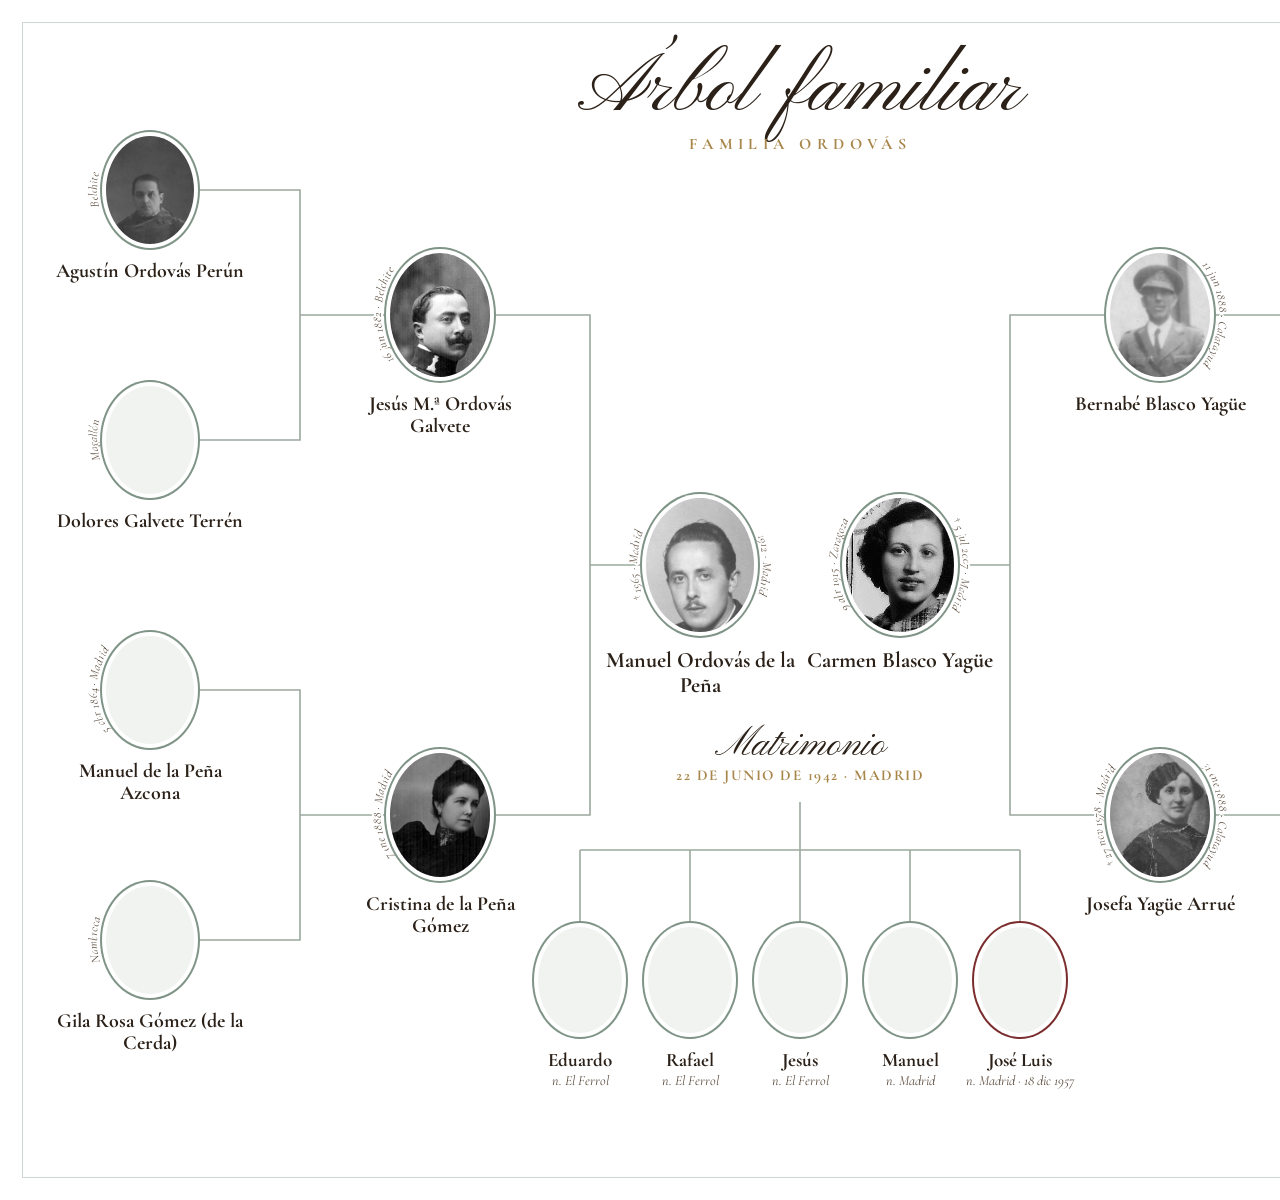
==== arbol-lamina.html @ 8b944cc4 "Árbol familiar sin dibujo y foto de Josefa corregida" ====
<!DOCTYPE html>
<html lang="es"><head><meta charset="utf-8">
<title>Árbol familiar · Familia Ordovás</title>
<link href="https://fonts.googleapis.com/css2?family=Cormorant+Garamond:ital,wght@0,500;0,700;1,500&family=Pinyon+Script&display=swap" rel="stylesheet">
<link rel="stylesheet" href="css/lamina.css">
</head><body>
<div class="lamina">
<div class="marco"></div>
<div class="titulo"><span class="guion">Árbol familiar</span><small>Familia Ordovás</small></div>
<svg class="conectores" viewBox="0 0 1600 1200"><g fill="none" stroke="#9aa89d" stroke-width="1.6"><path d="M194 190H300V440H194"/><path d="M300 315H390"/><path d="M194 690H300V940H194"/><path d="M300 815H390"/><path d="M490 315H590V815H490"/><path d="M590 565H646"/><path d="M1406 190H1300V440H1406"/><path d="M1300 315H1210"/><path d="M1406 690H1300V940H1406"/><path d="M1300 815H1210"/><path d="M1110 315H1010V815H1110"/><path d="M1010 565H954"/><path d="M800 802V850"/><path d="M580 850H1020"/><path d="M580 850V927"/><path d="M690 850V927"/><path d="M800 850V927"/><path d="M910 850V927"/><path d="M1020 850V927"/></g></svg>
<div class="fig " style="left:50.0px;top:136.0px;width:200px"><div class="caja" style="width:88px;height:108px"><svg class="arco" width="180" height="200" viewBox="0 0 180 200" style="left:-46px;top:-46px"><path id="a1n" d="M76.3 160.9 A53.0 63.0 0 0 1 76.3 39.1" fill="none"/><text><textPath href="#a1n" startOffset="50%" text-anchor="middle">Belchite</textPath></text></svg><span class="ovalo" data-ini="AO" style="width:88px;height:108px"><img src="img/Agustin-Ordovas-Perun.jpg" alt="Agustín Ordovás Perún" style="object-view-box:inset(1% 30% 68% 30%)"></span></div><span class="rotulo"><b>Agustín Ordovás Perún</b></span></div>
<div class="fig " style="left:50.0px;top:386.0px;width:200px"><div class="caja" style="width:88px;height:108px"><svg class="arco" width="180" height="200" viewBox="0 0 180 200" style="left:-46px;top:-46px"><path id="a2n" d="M76.3 160.9 A53.0 63.0 0 0 1 76.3 39.1" fill="none"/><text><textPath href="#a2n" startOffset="50%" text-anchor="middle">Magallón</textPath></text></svg><span class="ovalo" data-ini="DG" style="width:88px;height:108px"></span></div><span class="rotulo"><b>Dolores Galvete Terrén</b></span></div>
<div class="fig " style="left:50.0px;top:636.0px;width:200px"><div class="caja" style="width:88px;height:108px"><svg class="arco" width="180" height="200" viewBox="0 0 180 200" style="left:-46px;top:-46px"><path id="a3n" d="M76.3 160.9 A53.0 63.0 0 0 1 76.3 39.1" fill="none"/><text><textPath href="#a3n" startOffset="50%" text-anchor="middle">5 abr 1864 · Madrid</textPath></text></svg><span class="ovalo" data-ini="MP" style="width:88px;height:108px"></span></div><span class="rotulo"><b>Manuel de la Peña Azcona</b></span></div>
<div class="fig " style="left:50.0px;top:886.0px;width:200px"><div class="caja" style="width:88px;height:108px"><svg class="arco" width="180" height="200" viewBox="0 0 180 200" style="left:-46px;top:-46px"><path id="a4n" d="M76.3 160.9 A53.0 63.0 0 0 1 76.3 39.1" fill="none"/><text><textPath href="#a4n" startOffset="50%" text-anchor="middle">Nambroca</textPath></text></svg><span class="ovalo" data-ini="GR" style="width:88px;height:108px"></span></div><span class="rotulo"><b>Gila Rosa Gómez (de la Cerda)</b></span></div>
<div class="fig " style="left:340.0px;top:253.0px;width:200px"><div class="caja" style="width:100px;height:124px"><svg class="arco" width="192" height="216" viewBox="0 0 192 216" style="left:-46px;top:-46px"><path id="a5n" d="M80.7 176.6 A59.0 71.0 0 0 1 80.7 39.4" fill="none"/><text><textPath href="#a5n" startOffset="50%" text-anchor="middle">16 jun 1882 · Belchite</textPath></text></svg><span class="ovalo" data-ini="JM" style="width:100px;height:124px"><img src="img/Jesus-Maria-Ordovas-Galvete.jpg" alt="Jesús M.ª Ordovás Galvete" style="object-view-box:inset(3% 31% 65.4% 19%)"></span></div><span class="rotulo"><b>Jesús M.ª Ordovás Galvete</b></span></div>
<div class="fig " style="left:340.0px;top:753.0px;width:200px"><div class="caja" style="width:100px;height:124px"><svg class="arco" width="192" height="216" viewBox="0 0 192 216" style="left:-46px;top:-46px"><path id="a6n" d="M80.7 176.6 A59.0 71.0 0 0 1 80.7 39.4" fill="none"/><text><textPath href="#a6n" startOffset="50%" text-anchor="middle">7 ene 1888 · Madrid</textPath></text></svg><span class="ovalo" data-ini="CP" style="width:100px;height:124px"><img src="img/Cristina-de-la-Pena-Gomez.jpg" alt="Cristina de la Peña Gómez" style="object-view-box:inset(6% 22% 66% 32%)"></span></div><span class="rotulo"><b>Cristina de la Peña Gómez</b></span></div>
<div class="fig " style="left:1350.0px;top:136.0px;width:200px"><div class="caja" style="width:88px;height:108px"><svg class="arco" width="180" height="200" viewBox="0 0 180 200" style="left:-46px;top:-46px"><path id="a7n" d="M103.7 39.1 A53.0 63.0 0 0 1 103.7 160.9" fill="none"/><text><textPath href="#a7n" startOffset="50%" text-anchor="middle">Sepúlveda de la Sierra</textPath></text></svg><span class="ovalo" data-ini="JB" style="width:88px;height:108px"></span></div><span class="rotulo"><b>Juan Blasco García</b></span></div>
<div class="fig " style="left:1350.0px;top:386.0px;width:200px"><div class="caja" style="width:88px;height:108px"><svg class="arco" width="180" height="200" viewBox="0 0 180 200" style="left:-46px;top:-46px"><path id="a8n" d="M103.7 39.1 A53.0 63.0 0 0 1 103.7 160.9" fill="none"/><text><textPath href="#a8n" startOffset="50%" text-anchor="middle">1866 · Calatayud</textPath></text><path id="a8d" d="M76.3 160.9 A53.0 63.0 0 0 1 76.3 39.1" fill="none"/><text><textPath href="#a8d" startOffset="50%" text-anchor="middle">† 3 feb 1952 · Calatayud</textPath></text></svg><span class="ovalo" data-ini="CY" style="width:88px;height:108px"></span></div><span class="rotulo"><b>Cayetana Yagüe García</b></span></div>
<div class="fig " style="left:1350.0px;top:636.0px;width:200px"><div class="caja" style="width:88px;height:108px"><svg class="arco" width="180" height="200" viewBox="0 0 180 200" style="left:-46px;top:-46px"><path id="a9n" d="M103.7 39.1 A53.0 63.0 0 0 1 103.7 160.9" fill="none"/><text><textPath href="#a9n" startOffset="50%" text-anchor="middle">1860 · Calatayud</textPath></text></svg><span class="ovalo" data-ini="MY" style="width:88px;height:108px"></span></div><span class="rotulo"><b>Mariano Yagüe Maluenda</b></span></div>
<div class="fig " style="left:1350.0px;top:886.0px;width:200px"><div class="caja" style="width:88px;height:108px"><svg class="arco" width="180" height="200" viewBox="0 0 180 200" style="left:-46px;top:-46px"><path id="a10n" d="M103.7 39.1 A53.0 63.0 0 0 1 103.7 160.9" fill="none"/><text><textPath href="#a10n" startOffset="50%" text-anchor="middle">1864 · Calatayud</textPath></text></svg><span class="ovalo" data-ini="DA" style="width:88px;height:108px"></span></div><span class="rotulo"><b>Dolores Arrué Díaz</b></span></div>
<div class="fig " style="left:1060.0px;top:253.0px;width:200px"><div class="caja" style="width:100px;height:124px"><svg class="arco" width="192" height="216" viewBox="0 0 192 216" style="left:-46px;top:-46px"><path id="a11n" d="M111.3 39.4 A59.0 71.0 0 0 1 111.3 176.6" fill="none"/><text><textPath href="#a11n" startOffset="50%" text-anchor="middle">11 jun 1888 · Calatayud</textPath></text></svg><span class="ovalo" data-ini="BB" style="width:100px;height:124px"><img src="img/Bernabe-Blasco-Yague.jpg" alt="Bernabé Blasco Yagüe" style="object-view-box:inset(0 30% 66% 30%)"></span></div><span class="rotulo"><b>Bernabé Blasco Yagüe</b></span></div>
<div class="fig " style="left:1060.0px;top:753.0px;width:200px"><div class="caja" style="width:100px;height:124px"><svg class="arco" width="192" height="216" viewBox="0 0 192 216" style="left:-46px;top:-46px"><path id="a12n" d="M111.3 39.4 A59.0 71.0 0 0 1 111.3 176.6" fill="none"/><text><textPath href="#a12n" startOffset="50%" text-anchor="middle">31 ene 1888 · Calatayud</textPath></text><path id="a12d" d="M80.7 176.6 A59.0 71.0 0 0 1 80.7 39.4" fill="none"/><text><textPath href="#a12d" startOffset="50%" text-anchor="middle">† 27 nov 1978 · Madrid</textPath></text></svg><span class="ovalo" data-ini="JY" style="width:100px;height:124px"><img src="img/Josefa-Yague-Arrue-ovalo.jpg" alt="Josefa Yagüe Arrué" style="object-view-box:inset(0 0 0 0)"></span></div><span class="rotulo"><b>Josefa Yagüe Arrué</b></span></div>
<div class="fig centro" style="left:605.0px;top:498.0px;width:190px"><div class="caja" style="width:108px;height:134px"><svg class="arco" width="200" height="226" viewBox="0 0 200 226" style="left:-46px;top:-46px"><path id="a13n" d="M116.3 39.6 A63.0 76.0 0 0 1 116.3 186.4" fill="none"/><text><textPath href="#a13n" startOffset="50%" text-anchor="middle">1912 · Madrid</textPath></text><path id="a13d" d="M83.7 186.4 A63.0 76.0 0 0 1 83.7 39.6" fill="none"/><text><textPath href="#a13d" startOffset="50%" text-anchor="middle">† 1965 · Madrid</textPath></text></svg><span class="ovalo" data-ini="MO" style="width:108px;height:134px"><img src="img/Manuel-Ordovas-de-la-Pena-2.jpg" alt="Manuel Ordovás de la Peña" style="object-view-box:inset(4% 0 37% 15%)"></span></div><span class="rotulo"><b>Manuel Ordovás de la Peña</b></span></div>
<div class="fig centro" style="left:805.0px;top:498.0px;width:190px"><div class="caja" style="width:108px;height:134px"><svg class="arco" width="200" height="226" viewBox="0 0 200 226" style="left:-46px;top:-46px"><path id="a14n" d="M83.7 186.4 A63.0 76.0 0 0 1 83.7 39.6" fill="none"/><text><textPath href="#a14n" startOffset="50%" text-anchor="middle">9 abr 1915 · Zaragoza</textPath></text><path id="a14d" d="M116.3 39.6 A63.0 76.0 0 0 1 116.3 186.4" fill="none"/><text><textPath href="#a14d" startOffset="50%" text-anchor="middle">† 5 jul 2007 · Madrid</textPath></text></svg><span class="ovalo giro90" data-ini="CB" style="width:108px;height:134px"><img src="img/Carnet-de-funcionaria-del-CSP.jpg" alt="Carmen Blasco Yagüe" style="object-view-box:inset(17% 12% 52% 67%)"></span></div><span class="rotulo"><b>Carmen Blasco Yagüe</b></span></div>
<div class="fig hijo" style="left:515.0px;top:927.0px;width:130px"><div class="caja" style="width:84px;height:106px"><span class="ovalo" data-ini="E" style="width:84px;height:106px"></span></div><span class="rotulo"><b>Eduardo</b><small>n. El Ferrol</small></span></div>
<div class="fig hijo" style="left:625.0px;top:927.0px;width:130px"><div class="caja" style="width:84px;height:106px"><span class="ovalo" data-ini="R" style="width:84px;height:106px"></span></div><span class="rotulo"><b>Rafael</b><small>n. El Ferrol</small></span></div>
<div class="fig hijo" style="left:735.0px;top:927.0px;width:130px"><div class="caja" style="width:84px;height:106px"><span class="ovalo" data-ini="J" style="width:84px;height:106px"></span></div><span class="rotulo"><b>Jesús</b><small>n. El Ferrol</small></span></div>
<div class="fig hijo" style="left:845.0px;top:927.0px;width:130px"><div class="caja" style="width:84px;height:106px"><span class="ovalo" data-ini="M" style="width:84px;height:106px"></span></div><span class="rotulo"><b>Manuel</b><small>n. Madrid</small></span></div>
<div class="fig hijo autor" style="left:955.0px;top:927.0px;width:130px"><div class="caja" style="width:84px;height:106px"><span class="ovalo" data-ini="JL" style="width:84px;height:106px"></span></div><span class="rotulo"><b>José Luis</b><small>n. Madrid · 18 dic 1957</small></span></div>
<div class="boda"><span class="guion">Matrimonio</span><small>22 de junio de 1942 · Madrid</small></div>
</div>
<script>
document.querySelectorAll('.ovalo img').forEach(function(img){
  function sin(){ img.remove(); }
  if (img.complete && img.naturalWidth === 0) sin(); else img.addEventListener('error', sin);
});
</script>
</body></html>
---- css/lamina.css ----
* { box-sizing: border-box; }
html, body { margin: 0; background: #fff; }
.lamina { position: relative; width: 1600px; height: 1200px; background: #fff; overflow: hidden; font-family: "Cormorant Garamond", Georgia, serif; color: #2b2118; }
.marco { position: absolute; inset: 22px; border: 1px solid #cfd6d0; pointer-events: none; }
.titulo { position: absolute; top: 46px; left: 0; width: 1600px; text-align: center; }
.guion { display: block; font-family: "Pinyon Script", "Cormorant Garamond", cursive; font-size: 84px; line-height: 1.05; }
.titulo small, .boda small { display: block; font-size: 16px; letter-spacing: .34em; text-transform: uppercase; color: #a8864a; font-weight: 700; }
.arbolito { position: absolute; left: 655px; top: 150px; width: 290px; height: 330px; }
.conectores { position: absolute; left: 0; top: 0; width: 1600px; height: 1200px; }
.fig { position: absolute; text-align: center; text-decoration: none; color: inherit; }
.caja { position: relative; margin: 0 auto; }
.arco { position: absolute; overflow: visible; }
.arco text { font-size: 12.5px; font-style: italic; fill: #5d4e3f; stroke: #fff; stroke-width: 4px; paint-order: stroke; stroke-linejoin: round; }
.ovalo { position: absolute; inset: 0; display: block; border-radius: 50%; overflow: hidden; background: #f1f3f1; box-shadow: 0 0 0 4px #fff, 0 0 0 6px #7f9487; }
.ovalo img { width: 100%; height: 100%; object-fit: cover; filter: grayscale(1) contrast(1.05); }
.ovalo.giro90 img { position: absolute; width: 134px; height: 108px; left: -13px; top: 13px; transform: rotate(90deg); }
.rotulo { display: block; margin-top: 16px; line-height: 1.12; }
.rotulo b { display: block; font-size: 20px; font-weight: 700; }
.rotulo small { display: block; font-size: 15px; font-style: italic; color: #5d4e3f; margin-top: 3px; }
.fig.centro .rotulo b { font-size: 22px; }
.fig.hijo .rotulo b { font-size: 19px; }
.fig.hijo .rotulo small { white-space: nowrap; font-size: 14px; }
.fig.autor .ovalo { box-shadow: 0 0 0 4px #fff, 0 0 0 6px #7b2d2d; }
.boda { position: absolute; left: 0; width: 1600px; top: 724px; text-align: center; }
.boda .guion { font-size: 40px; }
.boda small { letter-spacing: .1em; font-size: 15px; }
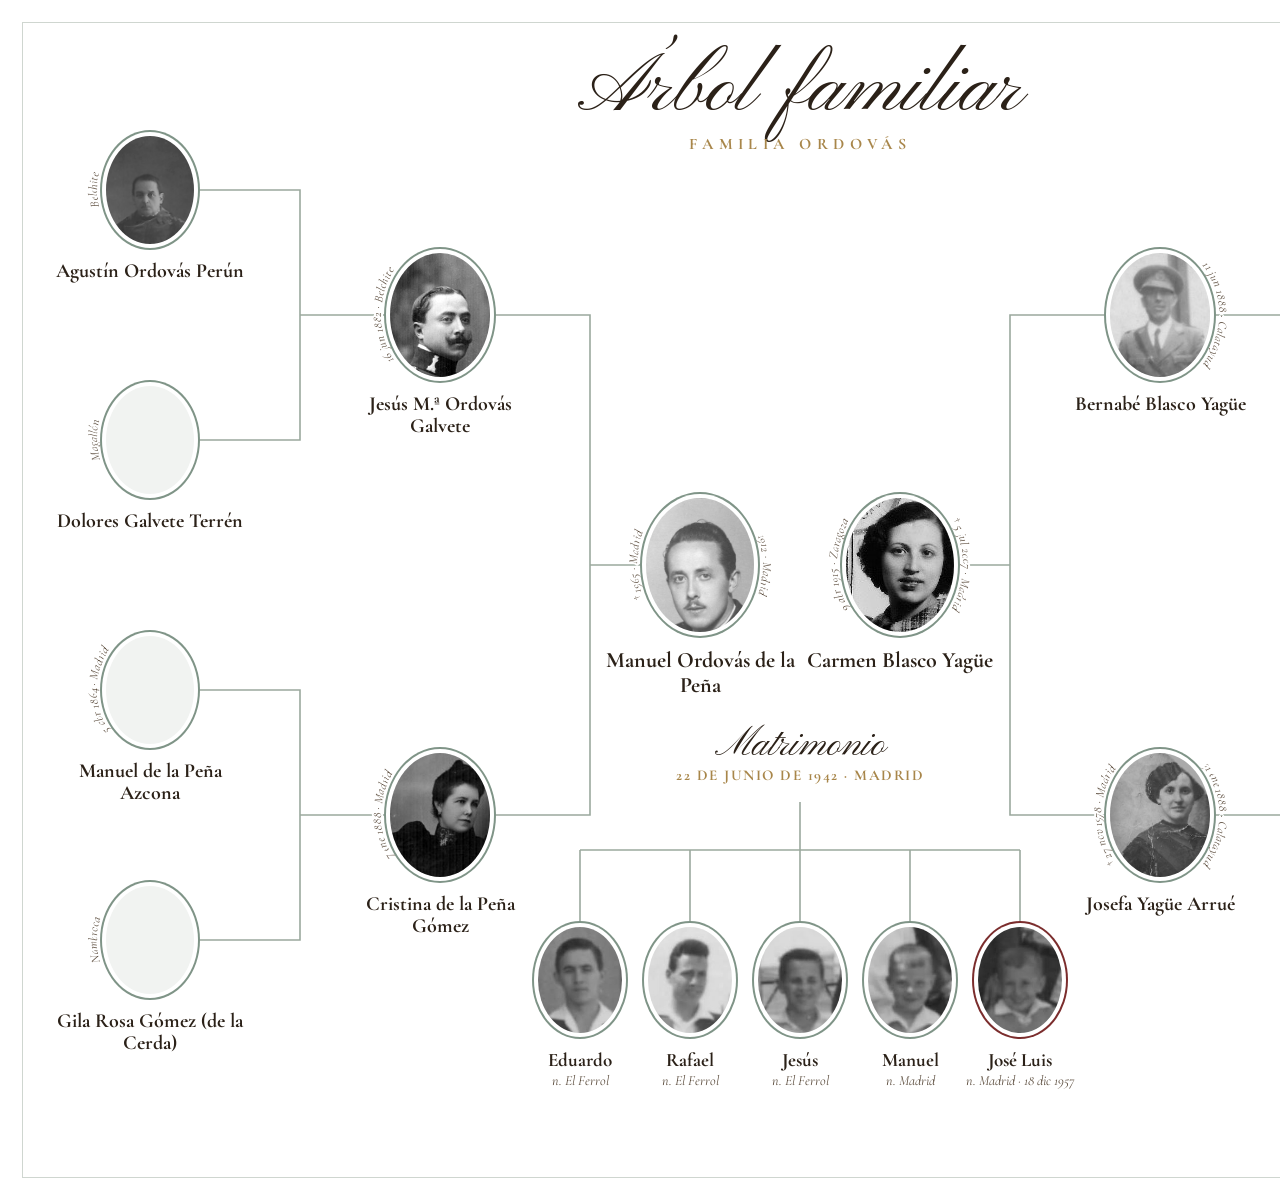
==== commit d009653a: "Fotos de los cinco hermanos en el árbol familiar" ====
--- a/arbol-lamina.html
+++ b/arbol-lamina.html
@@ -22,11 +22,11 @@
 <div class="fig " style="left:1060.0px;top:753.0px;width:200px"><div class="caja" style="width:100px;height:124px"><svg class="arco" width="192" height="216" viewBox="0 0 192 216" style="left:-46px;top:-46px"><path id="a12n" d="M111.3 39.4 A59.0 71.0 0 0 1 111.3 176.6" fill="none"/><text><textPath href="#a12n" startOffset="50%" text-anchor="middle">31 ene 1888 · Calatayud</textPath></text><path id="a12d" d="M80.7 176.6 A59.0 71.0 0 0 1 80.7 39.4" fill="none"/><text><textPath href="#a12d" startOffset="50%" text-anchor="middle">† 27 nov 1978 · Madrid</textPath></text></svg><span class="ovalo" data-ini="JY" style="width:100px;height:124px"><img src="img/Josefa-Yague-Arrue-ovalo.jpg" alt="Josefa Yagüe Arrué" style="object-view-box:inset(0 0 0 0)"></span></div><span class="rotulo"><b>Josefa Yagüe Arrué</b></span></div>
 <div class="fig centro" style="left:605.0px;top:498.0px;width:190px"><div class="caja" style="width:108px;height:134px"><svg class="arco" width="200" height="226" viewBox="0 0 200 226" style="left:-46px;top:-46px"><path id="a13n" d="M116.3 39.6 A63.0 76.0 0 0 1 116.3 186.4" fill="none"/><text><textPath href="#a13n" startOffset="50%" text-anchor="middle">1912 · Madrid</textPath></text><path id="a13d" d="M83.7 186.4 A63.0 76.0 0 0 1 83.7 39.6" fill="none"/><text><textPath href="#a13d" startOffset="50%" text-anchor="middle">† 1965 · Madrid</textPath></text></svg><span class="ovalo" data-ini="MO" style="width:108px;height:134px"><img src="img/Manuel-Ordovas-de-la-Pena-2.jpg" alt="Manuel Ordovás de la Peña" style="object-view-box:inset(4% 0 37% 15%)"></span></div><span class="rotulo"><b>Manuel Ordovás de la Peña</b></span></div>
 <div class="fig centro" style="left:805.0px;top:498.0px;width:190px"><div class="caja" style="width:108px;height:134px"><svg class="arco" width="200" height="226" viewBox="0 0 200 226" style="left:-46px;top:-46px"><path id="a14n" d="M83.7 186.4 A63.0 76.0 0 0 1 83.7 39.6" fill="none"/><text><textPath href="#a14n" startOffset="50%" text-anchor="middle">9 abr 1915 · Zaragoza</textPath></text><path id="a14d" d="M116.3 39.6 A63.0 76.0 0 0 1 116.3 186.4" fill="none"/><text><textPath href="#a14d" startOffset="50%" text-anchor="middle">† 5 jul 2007 · Madrid</textPath></text></svg><span class="ovalo giro90" data-ini="CB" style="width:108px;height:134px"><img src="img/Carnet-de-funcionaria-del-CSP.jpg" alt="Carmen Blasco Yagüe" style="object-view-box:inset(17% 12% 52% 67%)"></span></div><span class="rotulo"><b>Carmen Blasco Yagüe</b></span></div>
-<div class="fig hijo" style="left:515.0px;top:927.0px;width:130px"><div class="caja" style="width:84px;height:106px"><span class="ovalo" data-ini="E" style="width:84px;height:106px"></span></div><span class="rotulo"><b>Eduardo</b><small>n. El Ferrol</small></span></div>
-<div class="fig hijo" style="left:625.0px;top:927.0px;width:130px"><div class="caja" style="width:84px;height:106px"><span class="ovalo" data-ini="R" style="width:84px;height:106px"></span></div><span class="rotulo"><b>Rafael</b><small>n. El Ferrol</small></span></div>
-<div class="fig hijo" style="left:735.0px;top:927.0px;width:130px"><div class="caja" style="width:84px;height:106px"><span class="ovalo" data-ini="J" style="width:84px;height:106px"></span></div><span class="rotulo"><b>Jesús</b><small>n. El Ferrol</small></span></div>
-<div class="fig hijo" style="left:845.0px;top:927.0px;width:130px"><div class="caja" style="width:84px;height:106px"><span class="ovalo" data-ini="M" style="width:84px;height:106px"></span></div><span class="rotulo"><b>Manuel</b><small>n. Madrid</small></span></div>
-<div class="fig hijo autor" style="left:955.0px;top:927.0px;width:130px"><div class="caja" style="width:84px;height:106px"><span class="ovalo" data-ini="JL" style="width:84px;height:106px"></span></div><span class="rotulo"><b>José Luis</b><small>n. Madrid · 18 dic 1957</small></span></div>
+<div class="fig hijo" style="left:515.0px;top:927.0px;width:130px"><div class="caja" style="width:84px;height:106px"><span class="ovalo" data-ini="E" style="width:84px;height:106px"><img src="img/Eduardo-ovalo.jpg" alt="Eduardo" style="object-view-box:inset(0 0 0 0)"></span></div><span class="rotulo"><b>Eduardo</b><small>n. El Ferrol</small></span></div>
+<div class="fig hijo" style="left:625.0px;top:927.0px;width:130px"><div class="caja" style="width:84px;height:106px"><span class="ovalo" data-ini="R" style="width:84px;height:106px"><img src="img/Rafael-ovalo.jpg" alt="Rafael" style="object-view-box:inset(0 0 0 0)"></span></div><span class="rotulo"><b>Rafael</b><small>n. El Ferrol</small></span></div>
+<div class="fig hijo" style="left:735.0px;top:927.0px;width:130px"><div class="caja" style="width:84px;height:106px"><span class="ovalo" data-ini="J" style="width:84px;height:106px"><img src="img/Jesus-ovalo.jpg" alt="Jesús" style="object-view-box:inset(0 0 0 0)"></span></div><span class="rotulo"><b>Jesús</b><small>n. El Ferrol</small></span></div>
+<div class="fig hijo" style="left:845.0px;top:927.0px;width:130px"><div class="caja" style="width:84px;height:106px"><span class="ovalo" data-ini="M" style="width:84px;height:106px"><img src="img/Manuel-ovalo.jpg" alt="Manuel" style="object-view-box:inset(0 0 0 0)"></span></div><span class="rotulo"><b>Manuel</b><small>n. Madrid</small></span></div>
+<div class="fig hijo autor" style="left:955.0px;top:927.0px;width:130px"><div class="caja" style="width:84px;height:106px"><span class="ovalo" data-ini="JL" style="width:84px;height:106px"><img src="img/Jose-Luis-ovalo.jpg" alt="José Luis" style="object-view-box:inset(0 0 0 0)"></span></div><span class="rotulo"><b>José Luis</b><small>n. Madrid · 18 dic 1957</small></span></div>
 <div class="boda"><span class="guion">Matrimonio</span><small>22 de junio de 1942 · Madrid</small></div>
 </div>
 <script>
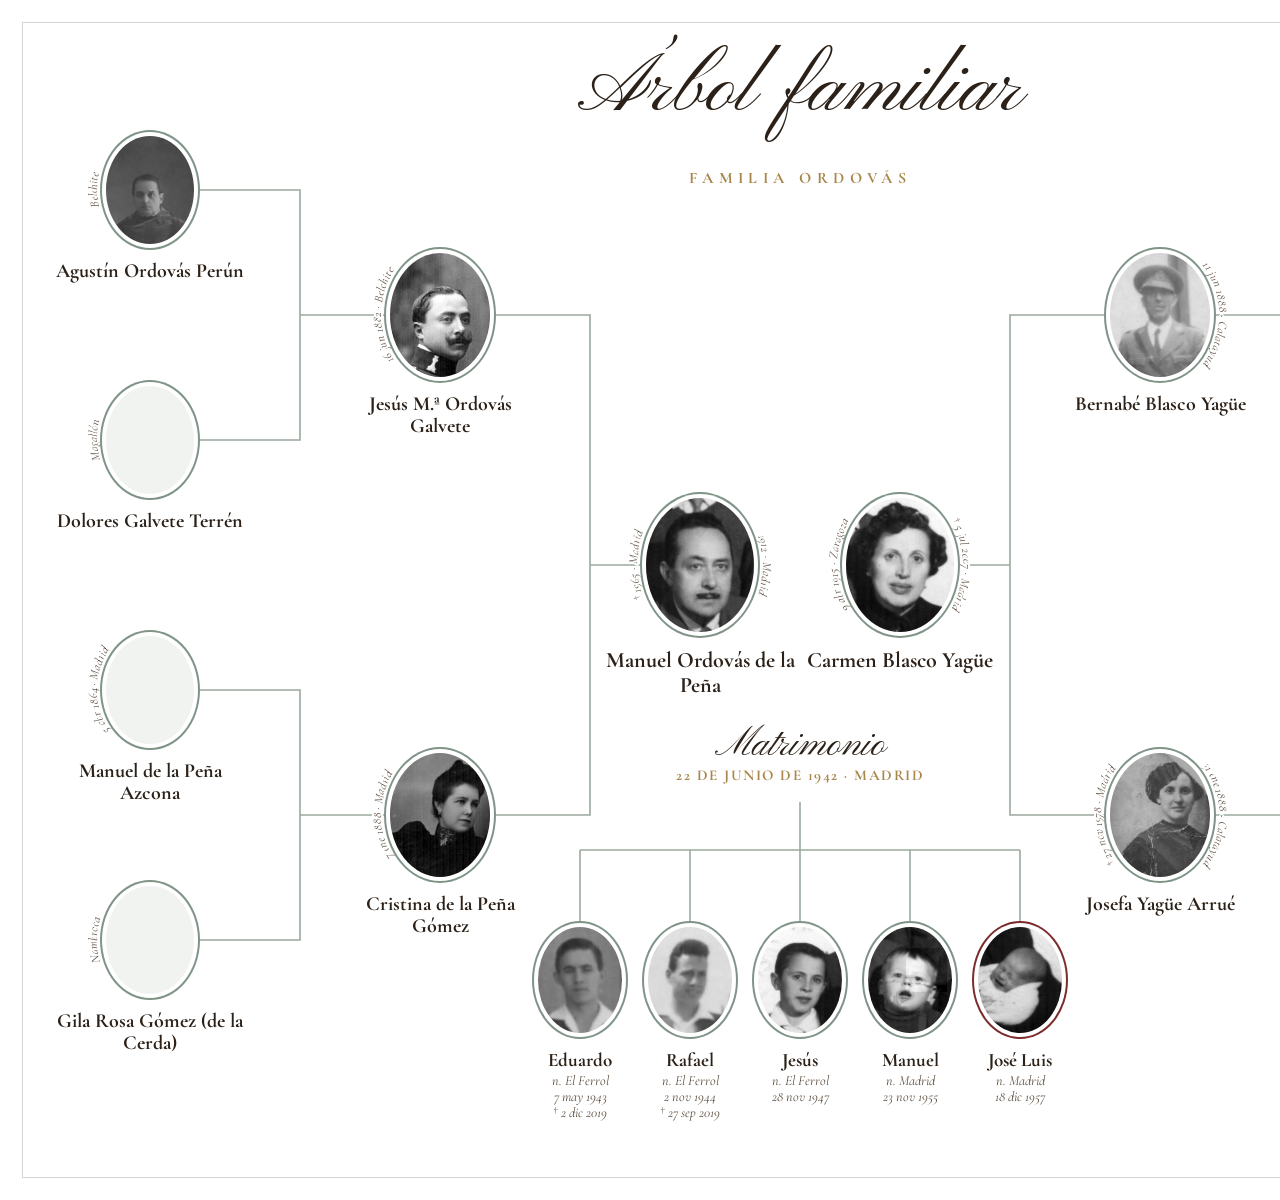
==== commit 47365867: "Fechas de los hijos, fotos de la familia y subtítulo bajado" ====
--- a/arbol-lamina.html
+++ b/arbol-lamina.html
@@ -20,13 +20,13 @@
 <div class="fig " style="left:1350.0px;top:886.0px;width:200px"><div class="caja" style="width:88px;height:108px"><svg class="arco" width="180" height="200" viewBox="0 0 180 200" style="left:-46px;top:-46px"><path id="a10n" d="M103.7 39.1 A53.0 63.0 0 0 1 103.7 160.9" fill="none"/><text><textPath href="#a10n" startOffset="50%" text-anchor="middle">1864 · Calatayud</textPath></text></svg><span class="ovalo" data-ini="DA" style="width:88px;height:108px"></span></div><span class="rotulo"><b>Dolores Arrué Díaz</b></span></div>
 <div class="fig " style="left:1060.0px;top:253.0px;width:200px"><div class="caja" style="width:100px;height:124px"><svg class="arco" width="192" height="216" viewBox="0 0 192 216" style="left:-46px;top:-46px"><path id="a11n" d="M111.3 39.4 A59.0 71.0 0 0 1 111.3 176.6" fill="none"/><text><textPath href="#a11n" startOffset="50%" text-anchor="middle">11 jun 1888 · Calatayud</textPath></text></svg><span class="ovalo" data-ini="BB" style="width:100px;height:124px"><img src="img/Bernabe-Blasco-Yague.jpg" alt="Bernabé Blasco Yagüe" style="object-view-box:inset(0 30% 66% 30%)"></span></div><span class="rotulo"><b>Bernabé Blasco Yagüe</b></span></div>
 <div class="fig " style="left:1060.0px;top:753.0px;width:200px"><div class="caja" style="width:100px;height:124px"><svg class="arco" width="192" height="216" viewBox="0 0 192 216" style="left:-46px;top:-46px"><path id="a12n" d="M111.3 39.4 A59.0 71.0 0 0 1 111.3 176.6" fill="none"/><text><textPath href="#a12n" startOffset="50%" text-anchor="middle">31 ene 1888 · Calatayud</textPath></text><path id="a12d" d="M80.7 176.6 A59.0 71.0 0 0 1 80.7 39.4" fill="none"/><text><textPath href="#a12d" startOffset="50%" text-anchor="middle">† 27 nov 1978 · Madrid</textPath></text></svg><span class="ovalo" data-ini="JY" style="width:100px;height:124px"><img src="img/Josefa-Yague-Arrue-ovalo.jpg" alt="Josefa Yagüe Arrué" style="object-view-box:inset(0 0 0 0)"></span></div><span class="rotulo"><b>Josefa Yagüe Arrué</b></span></div>
-<div class="fig centro" style="left:605.0px;top:498.0px;width:190px"><div class="caja" style="width:108px;height:134px"><svg class="arco" width="200" height="226" viewBox="0 0 200 226" style="left:-46px;top:-46px"><path id="a13n" d="M116.3 39.6 A63.0 76.0 0 0 1 116.3 186.4" fill="none"/><text><textPath href="#a13n" startOffset="50%" text-anchor="middle">1912 · Madrid</textPath></text><path id="a13d" d="M83.7 186.4 A63.0 76.0 0 0 1 83.7 39.6" fill="none"/><text><textPath href="#a13d" startOffset="50%" text-anchor="middle">† 1965 · Madrid</textPath></text></svg><span class="ovalo" data-ini="MO" style="width:108px;height:134px"><img src="img/Manuel-Ordovas-de-la-Pena-2.jpg" alt="Manuel Ordovás de la Peña" style="object-view-box:inset(4% 0 37% 15%)"></span></div><span class="rotulo"><b>Manuel Ordovás de la Peña</b></span></div>
-<div class="fig centro" style="left:805.0px;top:498.0px;width:190px"><div class="caja" style="width:108px;height:134px"><svg class="arco" width="200" height="226" viewBox="0 0 200 226" style="left:-46px;top:-46px"><path id="a14n" d="M83.7 186.4 A63.0 76.0 0 0 1 83.7 39.6" fill="none"/><text><textPath href="#a14n" startOffset="50%" text-anchor="middle">9 abr 1915 · Zaragoza</textPath></text><path id="a14d" d="M116.3 39.6 A63.0 76.0 0 0 1 116.3 186.4" fill="none"/><text><textPath href="#a14d" startOffset="50%" text-anchor="middle">† 5 jul 2007 · Madrid</textPath></text></svg><span class="ovalo giro90" data-ini="CB" style="width:108px;height:134px"><img src="img/Carnet-de-funcionaria-del-CSP.jpg" alt="Carmen Blasco Yagüe" style="object-view-box:inset(17% 12% 52% 67%)"></span></div><span class="rotulo"><b>Carmen Blasco Yagüe</b></span></div>
-<div class="fig hijo" style="left:515.0px;top:927.0px;width:130px"><div class="caja" style="width:84px;height:106px"><span class="ovalo" data-ini="E" style="width:84px;height:106px"><img src="img/Eduardo-ovalo.jpg" alt="Eduardo" style="object-view-box:inset(0 0 0 0)"></span></div><span class="rotulo"><b>Eduardo</b><small>n. El Ferrol</small></span></div>
-<div class="fig hijo" style="left:625.0px;top:927.0px;width:130px"><div class="caja" style="width:84px;height:106px"><span class="ovalo" data-ini="R" style="width:84px;height:106px"><img src="img/Rafael-ovalo.jpg" alt="Rafael" style="object-view-box:inset(0 0 0 0)"></span></div><span class="rotulo"><b>Rafael</b><small>n. El Ferrol</small></span></div>
-<div class="fig hijo" style="left:735.0px;top:927.0px;width:130px"><div class="caja" style="width:84px;height:106px"><span class="ovalo" data-ini="J" style="width:84px;height:106px"><img src="img/Jesus-ovalo.jpg" alt="Jesús" style="object-view-box:inset(0 0 0 0)"></span></div><span class="rotulo"><b>Jesús</b><small>n. El Ferrol</small></span></div>
-<div class="fig hijo" style="left:845.0px;top:927.0px;width:130px"><div class="caja" style="width:84px;height:106px"><span class="ovalo" data-ini="M" style="width:84px;height:106px"><img src="img/Manuel-ovalo.jpg" alt="Manuel" style="object-view-box:inset(0 0 0 0)"></span></div><span class="rotulo"><b>Manuel</b><small>n. Madrid</small></span></div>
-<div class="fig hijo autor" style="left:955.0px;top:927.0px;width:130px"><div class="caja" style="width:84px;height:106px"><span class="ovalo" data-ini="JL" style="width:84px;height:106px"><img src="img/Jose-Luis-ovalo.jpg" alt="José Luis" style="object-view-box:inset(0 0 0 0)"></span></div><span class="rotulo"><b>José Luis</b><small>n. Madrid · 18 dic 1957</small></span></div>
+<div class="fig centro" style="left:605.0px;top:498.0px;width:190px"><div class="caja" style="width:108px;height:134px"><svg class="arco" width="200" height="226" viewBox="0 0 200 226" style="left:-46px;top:-46px"><path id="a13n" d="M116.3 39.6 A63.0 76.0 0 0 1 116.3 186.4" fill="none"/><text><textPath href="#a13n" startOffset="50%" text-anchor="middle">1912 · Madrid</textPath></text><path id="a13d" d="M83.7 186.4 A63.0 76.0 0 0 1 83.7 39.6" fill="none"/><text><textPath href="#a13d" startOffset="50%" text-anchor="middle">† 1965 · Madrid</textPath></text></svg><span class="ovalo" data-ini="MO" style="width:108px;height:134px"><img src="img/Manuel-padre-ovalo.jpg" alt="Manuel Ordovás de la Peña" style="object-view-box:inset(0 0 0 0)"></span></div><span class="rotulo"><b>Manuel Ordovás de la Peña</b></span></div>
+<div class="fig centro" style="left:805.0px;top:498.0px;width:190px"><div class="caja" style="width:108px;height:134px"><svg class="arco" width="200" height="226" viewBox="0 0 200 226" style="left:-46px;top:-46px"><path id="a14n" d="M83.7 186.4 A63.0 76.0 0 0 1 83.7 39.6" fill="none"/><text><textPath href="#a14n" startOffset="50%" text-anchor="middle">9 abr 1915 · Zaragoza</textPath></text><path id="a14d" d="M116.3 39.6 A63.0 76.0 0 0 1 116.3 186.4" fill="none"/><text><textPath href="#a14d" startOffset="50%" text-anchor="middle">† 5 jul 2007 · Madrid</textPath></text></svg><span class="ovalo" data-ini="CB" style="width:108px;height:134px"><img src="img/Carmen-madre-ovalo.jpg" alt="Carmen Blasco Yagüe" style="object-view-box:inset(0 0 0 0)"></span></div><span class="rotulo"><b>Carmen Blasco Yagüe</b></span></div>
+<div class="fig hijo" style="left:515.0px;top:927.0px;width:130px"><div class="caja" style="width:84px;height:106px"><span class="ovalo" data-ini="E" style="width:84px;height:106px"><img src="img/Eduardo-ovalo.jpg" alt="Eduardo" style="object-view-box:inset(0 0 0 0)"></span></div><span class="rotulo"><b>Eduardo</b><small>n. El Ferrol<br>7 may 1943<br>† 2 dic 2019</small></span></div>
+<div class="fig hijo" style="left:625.0px;top:927.0px;width:130px"><div class="caja" style="width:84px;height:106px"><span class="ovalo" data-ini="R" style="width:84px;height:106px"><img src="img/Rafael-ovalo.jpg" alt="Rafael" style="object-view-box:inset(0 0 0 0)"></span></div><span class="rotulo"><b>Rafael</b><small>n. El Ferrol<br>2 nov 1944<br>† 27 sep 2019</small></span></div>
+<div class="fig hijo" style="left:735.0px;top:927.0px;width:130px"><div class="caja" style="width:84px;height:106px"><span class="ovalo" data-ini="J" style="width:84px;height:106px"><img src="img/Jesus-ovalo.jpg" alt="Jesús" style="object-view-box:inset(0 0 0 0)"></span></div><span class="rotulo"><b>Jesús</b><small>n. El Ferrol<br>28 nov 1947</small></span></div>
+<div class="fig hijo" style="left:845.0px;top:927.0px;width:130px"><div class="caja" style="width:84px;height:106px"><span class="ovalo" data-ini="M" style="width:84px;height:106px"><img src="img/Manuel-ovalo.jpg" alt="Manuel" style="object-view-box:inset(0 0 0 0)"></span></div><span class="rotulo"><b>Manuel</b><small>n. Madrid<br>23 nov 1955</small></span></div>
+<div class="fig hijo autor" style="left:955.0px;top:927.0px;width:130px"><div class="caja" style="width:84px;height:106px"><span class="ovalo" data-ini="JL" style="width:84px;height:106px"><img src="img/Jose-Luis-ovalo.jpg" alt="José Luis" style="object-view-box:inset(0 0 0 0)"></span></div><span class="rotulo"><b>José Luis</b><small>n. Madrid<br>18 dic 1957</small></span></div>
 <div class="boda"><span class="guion">Matrimonio</span><small>22 de junio de 1942 · Madrid</small></div>
 </div>
 <script>
--- a/css/lamina.css
+++ b/css/lamina.css
@@ -5,6 +5,7 @@
 .titulo { position: absolute; top: 46px; left: 0; width: 1600px; text-align: center; }
 .guion { display: block; font-family: "Pinyon Script", "Cormorant Garamond", cursive; font-size: 84px; line-height: 1.05; }
 .titulo small, .boda small { display: block; font-size: 16px; letter-spacing: .34em; text-transform: uppercase; color: #a8864a; font-weight: 700; }
+.titulo small { margin-top: 34px; }
 .arbolito { position: absolute; left: 655px; top: 150px; width: 290px; height: 330px; }
 .conectores { position: absolute; left: 0; top: 0; width: 1600px; height: 1200px; }
 .fig { position: absolute; text-align: center; text-decoration: none; color: inherit; }
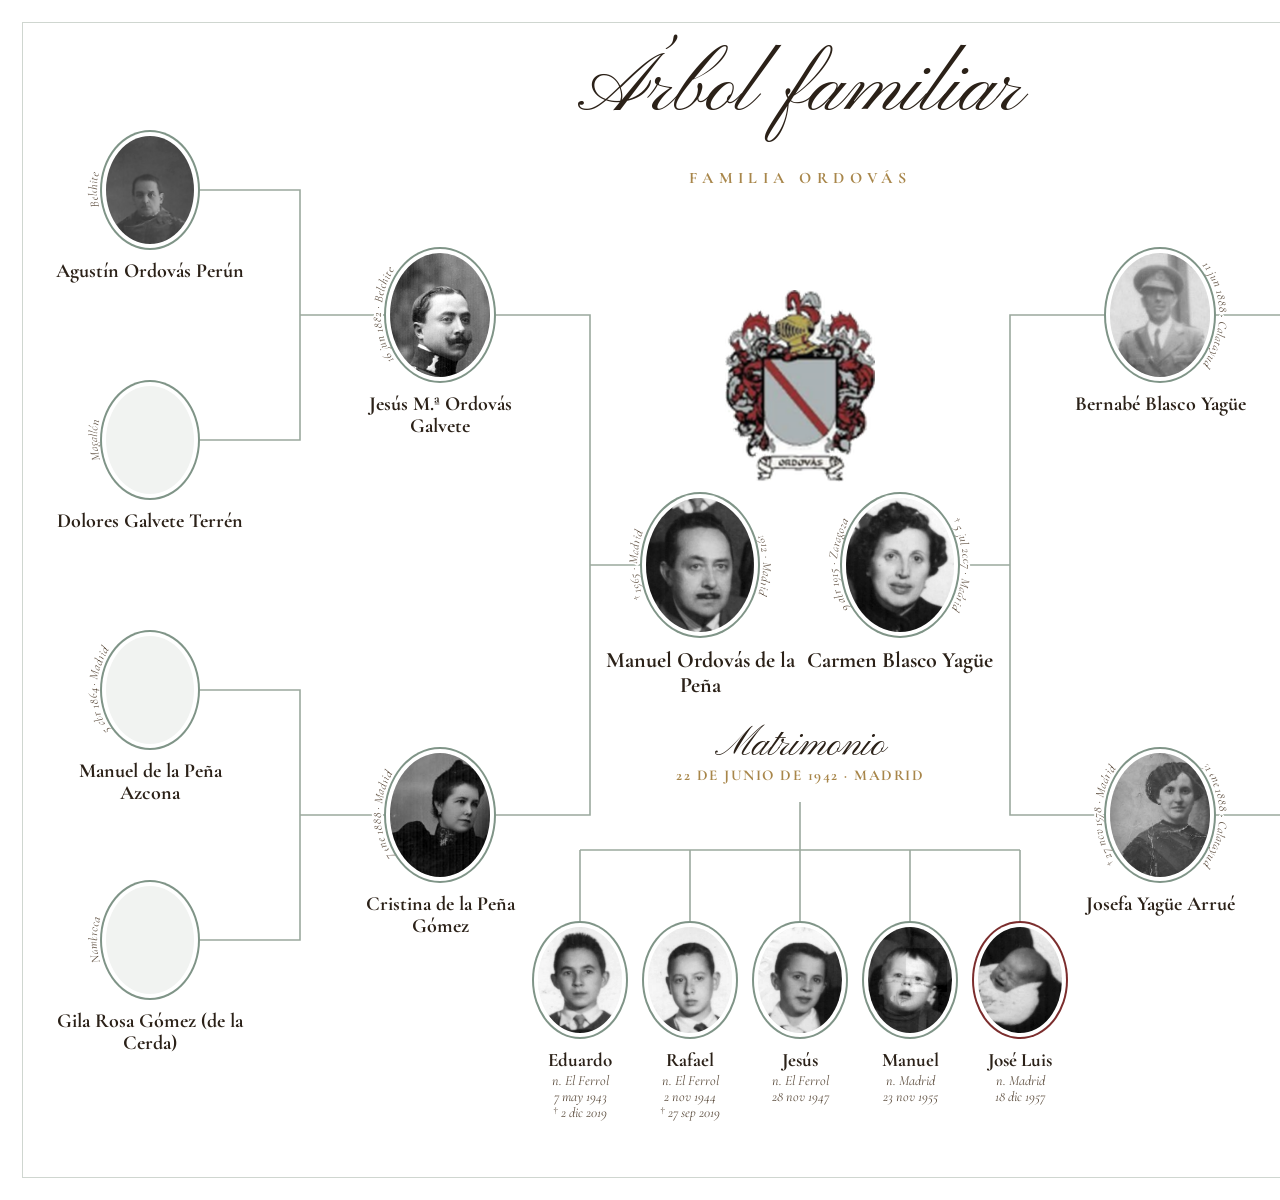
==== commit 91cc6248: "Escudo Ordovás en el árbol familiar e iconos de la web" ====
--- a/arbol-lamina.html
+++ b/arbol-lamina.html
@@ -7,6 +7,7 @@
 <div class="lamina">
 <div class="marco"></div>
 <div class="titulo"><span class="guion">Árbol familiar</span><small>Familia Ordovás</small></div>
+<img class="escudo" src="img/escudo-ordovas.png" alt="Escudo de los Ordovás">
 <svg class="conectores" viewBox="0 0 1600 1200"><g fill="none" stroke="#9aa89d" stroke-width="1.6"><path d="M194 190H300V440H194"/><path d="M300 315H390"/><path d="M194 690H300V940H194"/><path d="M300 815H390"/><path d="M490 315H590V815H490"/><path d="M590 565H646"/><path d="M1406 190H1300V440H1406"/><path d="M1300 315H1210"/><path d="M1406 690H1300V940H1406"/><path d="M1300 815H1210"/><path d="M1110 315H1010V815H1110"/><path d="M1010 565H954"/><path d="M800 802V850"/><path d="M580 850H1020"/><path d="M580 850V927"/><path d="M690 850V927"/><path d="M800 850V927"/><path d="M910 850V927"/><path d="M1020 850V927"/></g></svg>
 <div class="fig " style="left:50.0px;top:136.0px;width:200px"><div class="caja" style="width:88px;height:108px"><svg class="arco" width="180" height="200" viewBox="0 0 180 200" style="left:-46px;top:-46px"><path id="a1n" d="M76.3 160.9 A53.0 63.0 0 0 1 76.3 39.1" fill="none"/><text><textPath href="#a1n" startOffset="50%" text-anchor="middle">Belchite</textPath></text></svg><span class="ovalo" data-ini="AO" style="width:88px;height:108px"><img src="img/Agustin-Ordovas-Perun.jpg" alt="Agustín Ordovás Perún" style="object-view-box:inset(1% 30% 68% 30%)"></span></div><span class="rotulo"><b>Agustín Ordovás Perún</b></span></div>
 <div class="fig " style="left:50.0px;top:386.0px;width:200px"><div class="caja" style="width:88px;height:108px"><svg class="arco" width="180" height="200" viewBox="0 0 180 200" style="left:-46px;top:-46px"><path id="a2n" d="M76.3 160.9 A53.0 63.0 0 0 1 76.3 39.1" fill="none"/><text><textPath href="#a2n" startOffset="50%" text-anchor="middle">Magallón</textPath></text></svg><span class="ovalo" data-ini="DG" style="width:88px;height:108px"></span></div><span class="rotulo"><b>Dolores Galvete Terrén</b></span></div>
--- a/css/lamina.css
+++ b/css/lamina.css
@@ -6,6 +6,7 @@
 .guion { display: block; font-family: "Pinyon Script", "Cormorant Garamond", cursive; font-size: 84px; line-height: 1.05; }
 .titulo small, .boda small { display: block; font-size: 16px; letter-spacing: .34em; text-transform: uppercase; color: #a8864a; font-weight: 700; }
 .titulo small { margin-top: 34px; }
+.escudo { position: absolute; left: 725px; top: 290px; width: 150px; height: auto; }
 .arbolito { position: absolute; left: 655px; top: 150px; width: 290px; height: 330px; }
 .conectores { position: absolute; left: 0; top: 0; width: 1600px; height: 1200px; }
 .fig { position: absolute; text-align: center; text-decoration: none; color: inherit; }
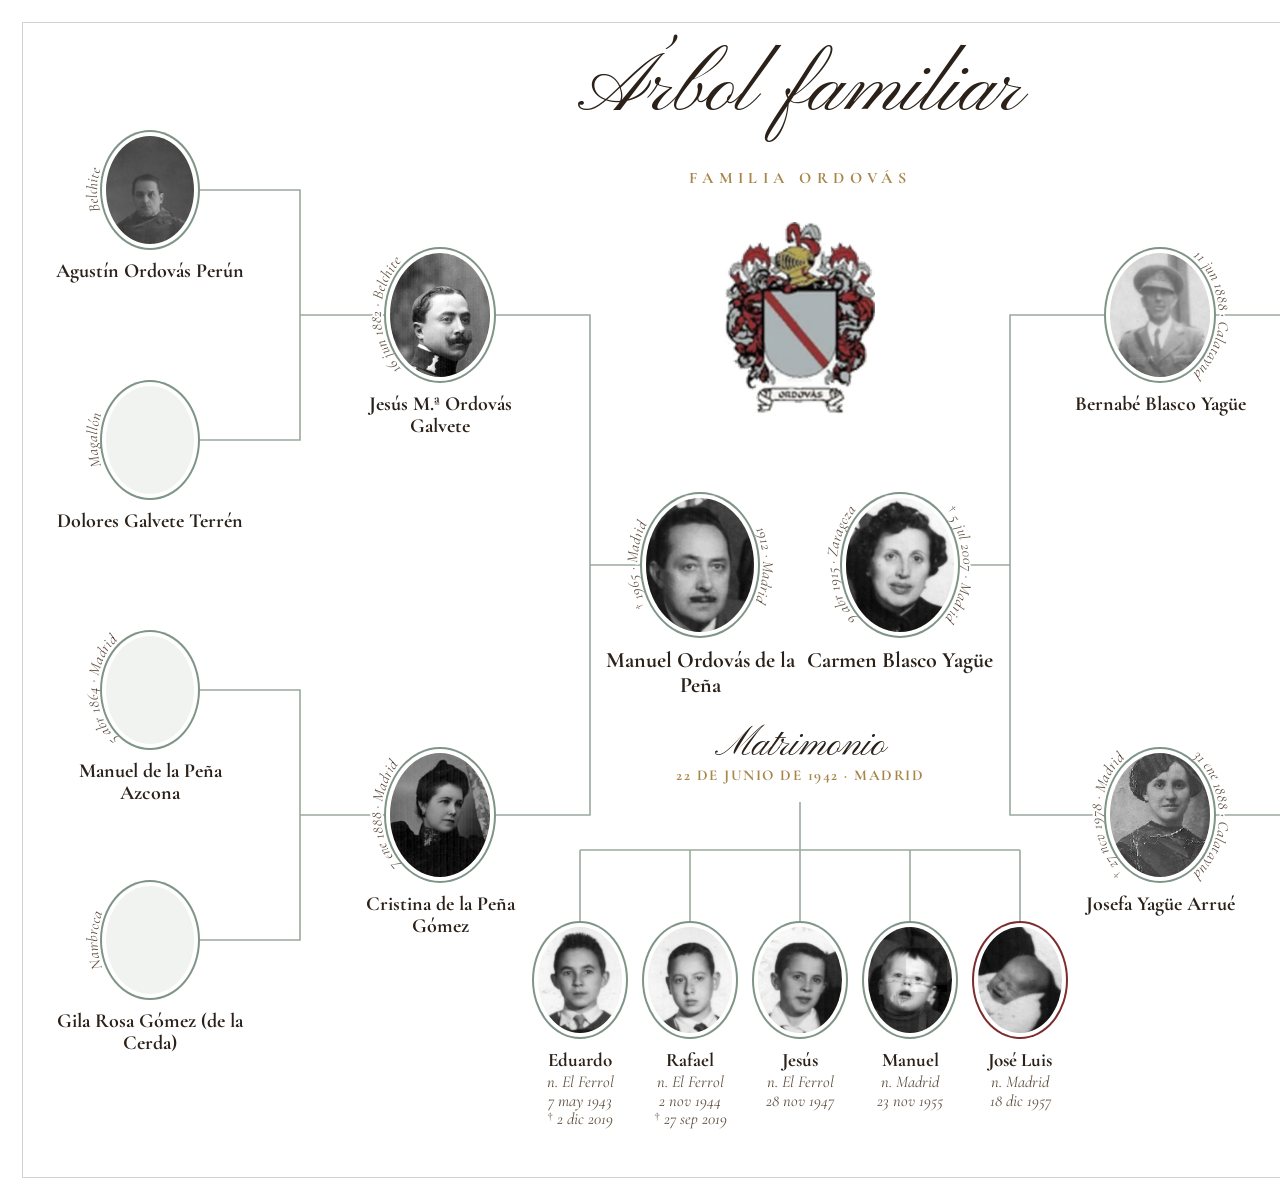
==== commit 7c2f0162: "Amplía textos del árbol, centra las fotos y ajusta titulares" ====
--- a/arbol-lamina.html
+++ b/arbol-lamina.html
@@ -9,20 +9,20 @@
 <div class="titulo"><span class="guion">Árbol familiar</span><small>Familia Ordovás</small></div>
 <img class="escudo" src="img/escudo-ordovas.png" alt="Escudo de los Ordovás">
 <svg class="conectores" viewBox="0 0 1600 1200"><g fill="none" stroke="#9aa89d" stroke-width="1.6"><path d="M194 190H300V440H194"/><path d="M300 315H390"/><path d="M194 690H300V940H194"/><path d="M300 815H390"/><path d="M490 315H590V815H490"/><path d="M590 565H646"/><path d="M1406 190H1300V440H1406"/><path d="M1300 315H1210"/><path d="M1406 690H1300V940H1406"/><path d="M1300 815H1210"/><path d="M1110 315H1010V815H1110"/><path d="M1010 565H954"/><path d="M800 802V850"/><path d="M580 850H1020"/><path d="M580 850V927"/><path d="M690 850V927"/><path d="M800 850V927"/><path d="M910 850V927"/><path d="M1020 850V927"/></g></svg>
-<div class="fig " style="left:50.0px;top:136.0px;width:200px"><div class="caja" style="width:88px;height:108px"><svg class="arco" width="180" height="200" viewBox="0 0 180 200" style="left:-46px;top:-46px"><path id="a1n" d="M76.3 160.9 A53.0 63.0 0 0 1 76.3 39.1" fill="none"/><text><textPath href="#a1n" startOffset="50%" text-anchor="middle">Belchite</textPath></text></svg><span class="ovalo" data-ini="AO" style="width:88px;height:108px"><img src="img/Agustin-Ordovas-Perun.jpg" alt="Agustín Ordovás Perún" style="object-view-box:inset(1% 30% 68% 30%)"></span></div><span class="rotulo"><b>Agustín Ordovás Perún</b></span></div>
-<div class="fig " style="left:50.0px;top:386.0px;width:200px"><div class="caja" style="width:88px;height:108px"><svg class="arco" width="180" height="200" viewBox="0 0 180 200" style="left:-46px;top:-46px"><path id="a2n" d="M76.3 160.9 A53.0 63.0 0 0 1 76.3 39.1" fill="none"/><text><textPath href="#a2n" startOffset="50%" text-anchor="middle">Magallón</textPath></text></svg><span class="ovalo" data-ini="DG" style="width:88px;height:108px"></span></div><span class="rotulo"><b>Dolores Galvete Terrén</b></span></div>
-<div class="fig " style="left:50.0px;top:636.0px;width:200px"><div class="caja" style="width:88px;height:108px"><svg class="arco" width="180" height="200" viewBox="0 0 180 200" style="left:-46px;top:-46px"><path id="a3n" d="M76.3 160.9 A53.0 63.0 0 0 1 76.3 39.1" fill="none"/><text><textPath href="#a3n" startOffset="50%" text-anchor="middle">5 abr 1864 · Madrid</textPath></text></svg><span class="ovalo" data-ini="MP" style="width:88px;height:108px"></span></div><span class="rotulo"><b>Manuel de la Peña Azcona</b></span></div>
-<div class="fig " style="left:50.0px;top:886.0px;width:200px"><div class="caja" style="width:88px;height:108px"><svg class="arco" width="180" height="200" viewBox="0 0 180 200" style="left:-46px;top:-46px"><path id="a4n" d="M76.3 160.9 A53.0 63.0 0 0 1 76.3 39.1" fill="none"/><text><textPath href="#a4n" startOffset="50%" text-anchor="middle">Nambroca</textPath></text></svg><span class="ovalo" data-ini="GR" style="width:88px;height:108px"></span></div><span class="rotulo"><b>Gila Rosa Gómez (de la Cerda)</b></span></div>
-<div class="fig " style="left:340.0px;top:253.0px;width:200px"><div class="caja" style="width:100px;height:124px"><svg class="arco" width="192" height="216" viewBox="0 0 192 216" style="left:-46px;top:-46px"><path id="a5n" d="M80.7 176.6 A59.0 71.0 0 0 1 80.7 39.4" fill="none"/><text><textPath href="#a5n" startOffset="50%" text-anchor="middle">16 jun 1882 · Belchite</textPath></text></svg><span class="ovalo" data-ini="JM" style="width:100px;height:124px"><img src="img/Jesus-Maria-Ordovas-Galvete.jpg" alt="Jesús M.ª Ordovás Galvete" style="object-view-box:inset(3% 31% 65.4% 19%)"></span></div><span class="rotulo"><b>Jesús M.ª Ordovás Galvete</b></span></div>
-<div class="fig " style="left:340.0px;top:753.0px;width:200px"><div class="caja" style="width:100px;height:124px"><svg class="arco" width="192" height="216" viewBox="0 0 192 216" style="left:-46px;top:-46px"><path id="a6n" d="M80.7 176.6 A59.0 71.0 0 0 1 80.7 39.4" fill="none"/><text><textPath href="#a6n" startOffset="50%" text-anchor="middle">7 ene 1888 · Madrid</textPath></text></svg><span class="ovalo" data-ini="CP" style="width:100px;height:124px"><img src="img/Cristina-de-la-Pena-Gomez.jpg" alt="Cristina de la Peña Gómez" style="object-view-box:inset(6% 22% 66% 32%)"></span></div><span class="rotulo"><b>Cristina de la Peña Gómez</b></span></div>
-<div class="fig " style="left:1350.0px;top:136.0px;width:200px"><div class="caja" style="width:88px;height:108px"><svg class="arco" width="180" height="200" viewBox="0 0 180 200" style="left:-46px;top:-46px"><path id="a7n" d="M103.7 39.1 A53.0 63.0 0 0 1 103.7 160.9" fill="none"/><text><textPath href="#a7n" startOffset="50%" text-anchor="middle">Sepúlveda de la Sierra</textPath></text></svg><span class="ovalo" data-ini="JB" style="width:88px;height:108px"></span></div><span class="rotulo"><b>Juan Blasco García</b></span></div>
-<div class="fig " style="left:1350.0px;top:386.0px;width:200px"><div class="caja" style="width:88px;height:108px"><svg class="arco" width="180" height="200" viewBox="0 0 180 200" style="left:-46px;top:-46px"><path id="a8n" d="M103.7 39.1 A53.0 63.0 0 0 1 103.7 160.9" fill="none"/><text><textPath href="#a8n" startOffset="50%" text-anchor="middle">1866 · Calatayud</textPath></text><path id="a8d" d="M76.3 160.9 A53.0 63.0 0 0 1 76.3 39.1" fill="none"/><text><textPath href="#a8d" startOffset="50%" text-anchor="middle">† 3 feb 1952 · Calatayud</textPath></text></svg><span class="ovalo" data-ini="CY" style="width:88px;height:108px"></span></div><span class="rotulo"><b>Cayetana Yagüe García</b></span></div>
-<div class="fig " style="left:1350.0px;top:636.0px;width:200px"><div class="caja" style="width:88px;height:108px"><svg class="arco" width="180" height="200" viewBox="0 0 180 200" style="left:-46px;top:-46px"><path id="a9n" d="M103.7 39.1 A53.0 63.0 0 0 1 103.7 160.9" fill="none"/><text><textPath href="#a9n" startOffset="50%" text-anchor="middle">1860 · Calatayud</textPath></text></svg><span class="ovalo" data-ini="MY" style="width:88px;height:108px"></span></div><span class="rotulo"><b>Mariano Yagüe Maluenda</b></span></div>
-<div class="fig " style="left:1350.0px;top:886.0px;width:200px"><div class="caja" style="width:88px;height:108px"><svg class="arco" width="180" height="200" viewBox="0 0 180 200" style="left:-46px;top:-46px"><path id="a10n" d="M103.7 39.1 A53.0 63.0 0 0 1 103.7 160.9" fill="none"/><text><textPath href="#a10n" startOffset="50%" text-anchor="middle">1864 · Calatayud</textPath></text></svg><span class="ovalo" data-ini="DA" style="width:88px;height:108px"></span></div><span class="rotulo"><b>Dolores Arrué Díaz</b></span></div>
-<div class="fig " style="left:1060.0px;top:253.0px;width:200px"><div class="caja" style="width:100px;height:124px"><svg class="arco" width="192" height="216" viewBox="0 0 192 216" style="left:-46px;top:-46px"><path id="a11n" d="M111.3 39.4 A59.0 71.0 0 0 1 111.3 176.6" fill="none"/><text><textPath href="#a11n" startOffset="50%" text-anchor="middle">11 jun 1888 · Calatayud</textPath></text></svg><span class="ovalo" data-ini="BB" style="width:100px;height:124px"><img src="img/Bernabe-Blasco-Yague.jpg" alt="Bernabé Blasco Yagüe" style="object-view-box:inset(0 30% 66% 30%)"></span></div><span class="rotulo"><b>Bernabé Blasco Yagüe</b></span></div>
-<div class="fig " style="left:1060.0px;top:753.0px;width:200px"><div class="caja" style="width:100px;height:124px"><svg class="arco" width="192" height="216" viewBox="0 0 192 216" style="left:-46px;top:-46px"><path id="a12n" d="M111.3 39.4 A59.0 71.0 0 0 1 111.3 176.6" fill="none"/><text><textPath href="#a12n" startOffset="50%" text-anchor="middle">31 ene 1888 · Calatayud</textPath></text><path id="a12d" d="M80.7 176.6 A59.0 71.0 0 0 1 80.7 39.4" fill="none"/><text><textPath href="#a12d" startOffset="50%" text-anchor="middle">† 27 nov 1978 · Madrid</textPath></text></svg><span class="ovalo" data-ini="JY" style="width:100px;height:124px"><img src="img/Josefa-Yague-Arrue-ovalo.jpg" alt="Josefa Yagüe Arrué" style="object-view-box:inset(0 0 0 0)"></span></div><span class="rotulo"><b>Josefa Yagüe Arrué</b></span></div>
-<div class="fig centro" style="left:605.0px;top:498.0px;width:190px"><div class="caja" style="width:108px;height:134px"><svg class="arco" width="200" height="226" viewBox="0 0 200 226" style="left:-46px;top:-46px"><path id="a13n" d="M116.3 39.6 A63.0 76.0 0 0 1 116.3 186.4" fill="none"/><text><textPath href="#a13n" startOffset="50%" text-anchor="middle">1912 · Madrid</textPath></text><path id="a13d" d="M83.7 186.4 A63.0 76.0 0 0 1 83.7 39.6" fill="none"/><text><textPath href="#a13d" startOffset="50%" text-anchor="middle">† 1965 · Madrid</textPath></text></svg><span class="ovalo" data-ini="MO" style="width:108px;height:134px"><img src="img/Manuel-padre-ovalo.jpg" alt="Manuel Ordovás de la Peña" style="object-view-box:inset(0 0 0 0)"></span></div><span class="rotulo"><b>Manuel Ordovás de la Peña</b></span></div>
-<div class="fig centro" style="left:805.0px;top:498.0px;width:190px"><div class="caja" style="width:108px;height:134px"><svg class="arco" width="200" height="226" viewBox="0 0 200 226" style="left:-46px;top:-46px"><path id="a14n" d="M83.7 186.4 A63.0 76.0 0 0 1 83.7 39.6" fill="none"/><text><textPath href="#a14n" startOffset="50%" text-anchor="middle">9 abr 1915 · Zaragoza</textPath></text><path id="a14d" d="M116.3 39.6 A63.0 76.0 0 0 1 116.3 186.4" fill="none"/><text><textPath href="#a14d" startOffset="50%" text-anchor="middle">† 5 jul 2007 · Madrid</textPath></text></svg><span class="ovalo" data-ini="CB" style="width:108px;height:134px"><img src="img/Carmen-madre-ovalo.jpg" alt="Carmen Blasco Yagüe" style="object-view-box:inset(0 0 0 0)"></span></div><span class="rotulo"><b>Carmen Blasco Yagüe</b></span></div>
+<div class="fig " style="left:50.0px;top:136.0px;width:200px"><div class="caja" style="width:88px;height:108px"><svg class="arco" width="180" height="200" viewBox="0 0 180 200" style="left:-46px;top:-46px"><path id="a1n" d="M82.6 162.4 A53.0 63.0 0 0 1 82.6 37.6" fill="none"/><text><textPath href="#a1n" startOffset="50%" text-anchor="middle">Belchite</textPath></text></svg><span class="ovalo" data-ini="AO" style="width:88px;height:108px"><img src="img/Agustin-Ordovas-Perun.jpg" alt="Agustín Ordovás Perún" style="object-view-box:inset(1% 30% 68% 30%)"></span></div><span class="rotulo"><b>Agustín Ordovás Perún</b></span></div>
+<div class="fig " style="left:50.0px;top:386.0px;width:200px"><div class="caja" style="width:88px;height:108px"><svg class="arco" width="180" height="200" viewBox="0 0 180 200" style="left:-46px;top:-46px"><path id="a2n" d="M82.6 162.4 A53.0 63.0 0 0 1 82.6 37.6" fill="none"/><text><textPath href="#a2n" startOffset="50%" text-anchor="middle">Magallón</textPath></text></svg><span class="ovalo" data-ini="DG" style="width:88px;height:108px"></span></div><span class="rotulo"><b>Dolores Galvete Terrén</b></span></div>
+<div class="fig " style="left:50.0px;top:636.0px;width:200px"><div class="caja" style="width:88px;height:108px"><svg class="arco" width="180" height="200" viewBox="0 0 180 200" style="left:-46px;top:-46px"><path id="a3n" d="M82.6 162.4 A53.0 63.0 0 0 1 82.6 37.6" fill="none"/><text><textPath href="#a3n" startOffset="50%" text-anchor="middle">5 abr 1864 · Madrid</textPath></text></svg><span class="ovalo" data-ini="MP" style="width:88px;height:108px"></span></div><span class="rotulo"><b>Manuel de la Peña Azcona</b></span></div>
+<div class="fig " style="left:50.0px;top:886.0px;width:200px"><div class="caja" style="width:88px;height:108px"><svg class="arco" width="180" height="200" viewBox="0 0 180 200" style="left:-46px;top:-46px"><path id="a4n" d="M82.6 162.4 A53.0 63.0 0 0 1 82.6 37.6" fill="none"/><text><textPath href="#a4n" startOffset="50%" text-anchor="middle">Nambroca</textPath></text></svg><span class="ovalo" data-ini="GR" style="width:88px;height:108px"></span></div><span class="rotulo"><b>Gila Rosa Gómez (de la Cerda)</b></span></div>
+<div class="fig " style="left:340.0px;top:253.0px;width:200px"><div class="caja" style="width:100px;height:124px"><svg class="arco" width="192" height="216" viewBox="0 0 192 216" style="left:-46px;top:-46px"><path id="a5n" d="M87.8 178.3 A59.0 71.0 0 0 1 87.8 37.7" fill="none"/><text><textPath href="#a5n" startOffset="50%" text-anchor="middle">16 jun 1882 · Belchite</textPath></text></svg><span class="ovalo" data-ini="JM" style="width:100px;height:124px"><img src="img/Jesus-Maria-Ordovas-Galvete.jpg" alt="Jesús M.ª Ordovás Galvete" style="object-view-box:inset(3% 31% 65.4% 19%)"></span></div><span class="rotulo"><b>Jesús M.ª Ordovás Galvete</b></span></div>
+<div class="fig " style="left:340.0px;top:753.0px;width:200px"><div class="caja" style="width:100px;height:124px"><svg class="arco" width="192" height="216" viewBox="0 0 192 216" style="left:-46px;top:-46px"><path id="a6n" d="M87.8 178.3 A59.0 71.0 0 0 1 87.8 37.7" fill="none"/><text><textPath href="#a6n" startOffset="50%" text-anchor="middle">7 ene 1888 · Madrid</textPath></text></svg><span class="ovalo" data-ini="CP" style="width:100px;height:124px"><img src="img/Cristina-de-la-Pena-Gomez.jpg" alt="Cristina de la Peña Gómez" style="object-view-box:inset(6% 15% 66% 39%)"></span></div><span class="rotulo"><b>Cristina de la Peña Gómez</b></span></div>
+<div class="fig " style="left:1350.0px;top:136.0px;width:200px"><div class="caja" style="width:88px;height:108px"><svg class="arco" width="180" height="200" viewBox="0 0 180 200" style="left:-46px;top:-46px"><path id="a7n" d="M97.4 37.6 A53.0 63.0 0 0 1 97.4 162.4" fill="none"/><text><textPath href="#a7n" startOffset="50%" text-anchor="middle">Sepúlveda de la Sierra</textPath></text></svg><span class="ovalo" data-ini="JB" style="width:88px;height:108px"></span></div><span class="rotulo"><b>Juan Blasco García</b></span></div>
+<div class="fig " style="left:1350.0px;top:386.0px;width:200px"><div class="caja" style="width:88px;height:108px"><svg class="arco" width="180" height="200" viewBox="0 0 180 200" style="left:-46px;top:-46px"><path id="a8n" d="M97.4 37.6 A53.0 63.0 0 0 1 97.4 162.4" fill="none"/><text><textPath href="#a8n" startOffset="50%" text-anchor="middle">1866 · Calatayud</textPath></text><path id="a8d" d="M82.6 162.4 A53.0 63.0 0 0 1 82.6 37.6" fill="none"/><text><textPath href="#a8d" startOffset="50%" text-anchor="middle">† 3 feb 1952 · Calatayud</textPath></text></svg><span class="ovalo" data-ini="CY" style="width:88px;height:108px"></span></div><span class="rotulo"><b>Cayetana Yagüe García</b></span></div>
+<div class="fig " style="left:1350.0px;top:636.0px;width:200px"><div class="caja" style="width:88px;height:108px"><svg class="arco" width="180" height="200" viewBox="0 0 180 200" style="left:-46px;top:-46px"><path id="a9n" d="M97.4 37.6 A53.0 63.0 0 0 1 97.4 162.4" fill="none"/><text><textPath href="#a9n" startOffset="50%" text-anchor="middle">1860 · Calatayud</textPath></text></svg><span class="ovalo" data-ini="MY" style="width:88px;height:108px"></span></div><span class="rotulo"><b>Mariano Yagüe Maluenda</b></span></div>
+<div class="fig " style="left:1350.0px;top:886.0px;width:200px"><div class="caja" style="width:88px;height:108px"><svg class="arco" width="180" height="200" viewBox="0 0 180 200" style="left:-46px;top:-46px"><path id="a10n" d="M97.4 37.6 A53.0 63.0 0 0 1 97.4 162.4" fill="none"/><text><textPath href="#a10n" startOffset="50%" text-anchor="middle">1864 · Calatayud</textPath></text></svg><span class="ovalo" data-ini="DA" style="width:88px;height:108px"></span></div><span class="rotulo"><b>Dolores Arrué Díaz</b></span></div>
+<div class="fig " style="left:1060.0px;top:253.0px;width:200px"><div class="caja" style="width:100px;height:124px"><svg class="arco" width="192" height="216" viewBox="0 0 192 216" style="left:-46px;top:-46px"><path id="a11n" d="M104.2 37.7 A59.0 71.0 0 0 1 104.2 178.3" fill="none"/><text><textPath href="#a11n" startOffset="50%" text-anchor="middle">11 jun 1888 · Calatayud</textPath></text></svg><span class="ovalo" data-ini="BB" style="width:100px;height:124px"><img src="img/Bernabe-Blasco-Yague.jpg" alt="Bernabé Blasco Yagüe" style="object-view-box:inset(0 30% 66% 30%)"></span></div><span class="rotulo"><b>Bernabé Blasco Yagüe</b></span></div>
+<div class="fig " style="left:1060.0px;top:753.0px;width:200px"><div class="caja" style="width:100px;height:124px"><svg class="arco" width="192" height="216" viewBox="0 0 192 216" style="left:-46px;top:-46px"><path id="a12n" d="M104.2 37.7 A59.0 71.0 0 0 1 104.2 178.3" fill="none"/><text><textPath href="#a12n" startOffset="50%" text-anchor="middle">31 ene 1888 · Calatayud</textPath></text><path id="a12d" d="M87.8 178.3 A59.0 71.0 0 0 1 87.8 37.7" fill="none"/><text><textPath href="#a12d" startOffset="50%" text-anchor="middle">† 27 nov 1978 · Madrid</textPath></text></svg><span class="ovalo" data-ini="JY" style="width:100px;height:124px"><img src="img/Josefa-Yague-Arrue-ovalo.jpg" alt="Josefa Yagüe Arrué" style="object-view-box:inset(10% 0 10% 20%)"></span></div><span class="rotulo"><b>Josefa Yagüe Arrué</b></span></div>
+<div class="fig centro" style="left:605.0px;top:498.0px;width:190px"><div class="caja" style="width:108px;height:134px"><svg class="arco" width="200" height="226" viewBox="0 0 200 226" style="left:-46px;top:-46px"><path id="a13n" d="M108.8 37.7 A63.0 76.0 0 0 1 108.8 188.3" fill="none"/><text><textPath href="#a13n" startOffset="50%" text-anchor="middle">1912 · Madrid</textPath></text><path id="a13d" d="M91.2 188.3 A63.0 76.0 0 0 1 91.2 37.7" fill="none"/><text><textPath href="#a13d" startOffset="50%" text-anchor="middle">† 1965 · Madrid</textPath></text></svg><span class="ovalo" data-ini="MO" style="width:108px;height:134px"><img src="img/Manuel-padre-ovalo.jpg" alt="Manuel Ordovás de la Peña" style="object-view-box:inset(5% 0 5% 10%)"></span></div><span class="rotulo"><b>Manuel Ordovás de la Peña</b></span></div>
+<div class="fig centro" style="left:805.0px;top:498.0px;width:190px"><div class="caja" style="width:108px;height:134px"><svg class="arco" width="200" height="226" viewBox="0 0 200 226" style="left:-46px;top:-46px"><path id="a14n" d="M91.2 188.3 A63.0 76.0 0 0 1 91.2 37.7" fill="none"/><text><textPath href="#a14n" startOffset="50%" text-anchor="middle">9 abr 1915 · Zaragoza</textPath></text><path id="a14d" d="M108.8 37.7 A63.0 76.0 0 0 1 108.8 188.3" fill="none"/><text><textPath href="#a14d" startOffset="50%" text-anchor="middle">† 5 jul 2007 · Madrid</textPath></text></svg><span class="ovalo" data-ini="CB" style="width:108px;height:134px"><img src="img/Carmen-madre-ovalo.jpg" alt="Carmen Blasco Yagüe" style="object-view-box:inset(0 0 0 0)"></span></div><span class="rotulo"><b>Carmen Blasco Yagüe</b></span></div>
 <div class="fig hijo" style="left:515.0px;top:927.0px;width:130px"><div class="caja" style="width:84px;height:106px"><span class="ovalo" data-ini="E" style="width:84px;height:106px"><img src="img/Eduardo-ovalo.jpg" alt="Eduardo" style="object-view-box:inset(0 0 0 0)"></span></div><span class="rotulo"><b>Eduardo</b><small>n. El Ferrol<br>7 may 1943<br>† 2 dic 2019</small></span></div>
 <div class="fig hijo" style="left:625.0px;top:927.0px;width:130px"><div class="caja" style="width:84px;height:106px"><span class="ovalo" data-ini="R" style="width:84px;height:106px"><img src="img/Rafael-ovalo.jpg" alt="Rafael" style="object-view-box:inset(0 0 0 0)"></span></div><span class="rotulo"><b>Rafael</b><small>n. El Ferrol<br>2 nov 1944<br>† 27 sep 2019</small></span></div>
 <div class="fig hijo" style="left:735.0px;top:927.0px;width:130px"><div class="caja" style="width:84px;height:106px"><span class="ovalo" data-ini="J" style="width:84px;height:106px"><img src="img/Jesus-ovalo.jpg" alt="Jesús" style="object-view-box:inset(0 0 0 0)"></span></div><span class="rotulo"><b>Jesús</b><small>n. El Ferrol<br>28 nov 1947</small></span></div>
--- a/css/lamina.css
+++ b/css/lamina.css
@@ -6,22 +6,22 @@
 .guion { display: block; font-family: "Pinyon Script", "Cormorant Garamond", cursive; font-size: 84px; line-height: 1.05; }
 .titulo small, .boda small { display: block; font-size: 16px; letter-spacing: .34em; text-transform: uppercase; color: #a8864a; font-weight: 700; }
 .titulo small { margin-top: 34px; }
-.escudo { position: absolute; left: 725px; top: 290px; width: 150px; height: auto; }
+.escudo { position: absolute; left: 725px; top: 222px; width: 150px; height: auto; }
 .arbolito { position: absolute; left: 655px; top: 150px; width: 290px; height: 330px; }
 .conectores { position: absolute; left: 0; top: 0; width: 1600px; height: 1200px; }
 .fig { position: absolute; text-align: center; text-decoration: none; color: inherit; }
 .caja { position: relative; margin: 0 auto; }
 .arco { position: absolute; overflow: visible; }
-.arco text { font-size: 12.5px; font-style: italic; fill: #5d4e3f; stroke: #fff; stroke-width: 4px; paint-order: stroke; stroke-linejoin: round; }
+.arco text { font-size: 15.5px; font-style: italic; fill: #5d4e3f; stroke: #fff; stroke-width: 4px; paint-order: stroke; stroke-linejoin: round; }
 .ovalo { position: absolute; inset: 0; display: block; border-radius: 50%; overflow: hidden; background: #f1f3f1; box-shadow: 0 0 0 4px #fff, 0 0 0 6px #7f9487; }
 .ovalo img { width: 100%; height: 100%; object-fit: cover; filter: grayscale(1) contrast(1.05); }
 .ovalo.giro90 img { position: absolute; width: 134px; height: 108px; left: -13px; top: 13px; transform: rotate(90deg); }
 .rotulo { display: block; margin-top: 16px; line-height: 1.12; }
 .rotulo b { display: block; font-size: 20px; font-weight: 700; }
-.rotulo small { display: block; font-size: 15px; font-style: italic; color: #5d4e3f; margin-top: 3px; }
+.rotulo small { display: block; font-size: 17.5px; font-style: italic; color: #5d4e3f; margin-top: 3px; }
 .fig.centro .rotulo b { font-size: 22px; }
 .fig.hijo .rotulo b { font-size: 19px; }
-.fig.hijo .rotulo small { white-space: nowrap; font-size: 14px; }
+.fig.hijo .rotulo small { white-space: nowrap; font-size: 16.5px; }
 .fig.autor .ovalo { box-shadow: 0 0 0 4px #fff, 0 0 0 6px #7b2d2d; }
 .boda { position: absolute; left: 0; width: 1600px; top: 724px; text-align: center; }
 .boda .guion { font-size: 40px; }
